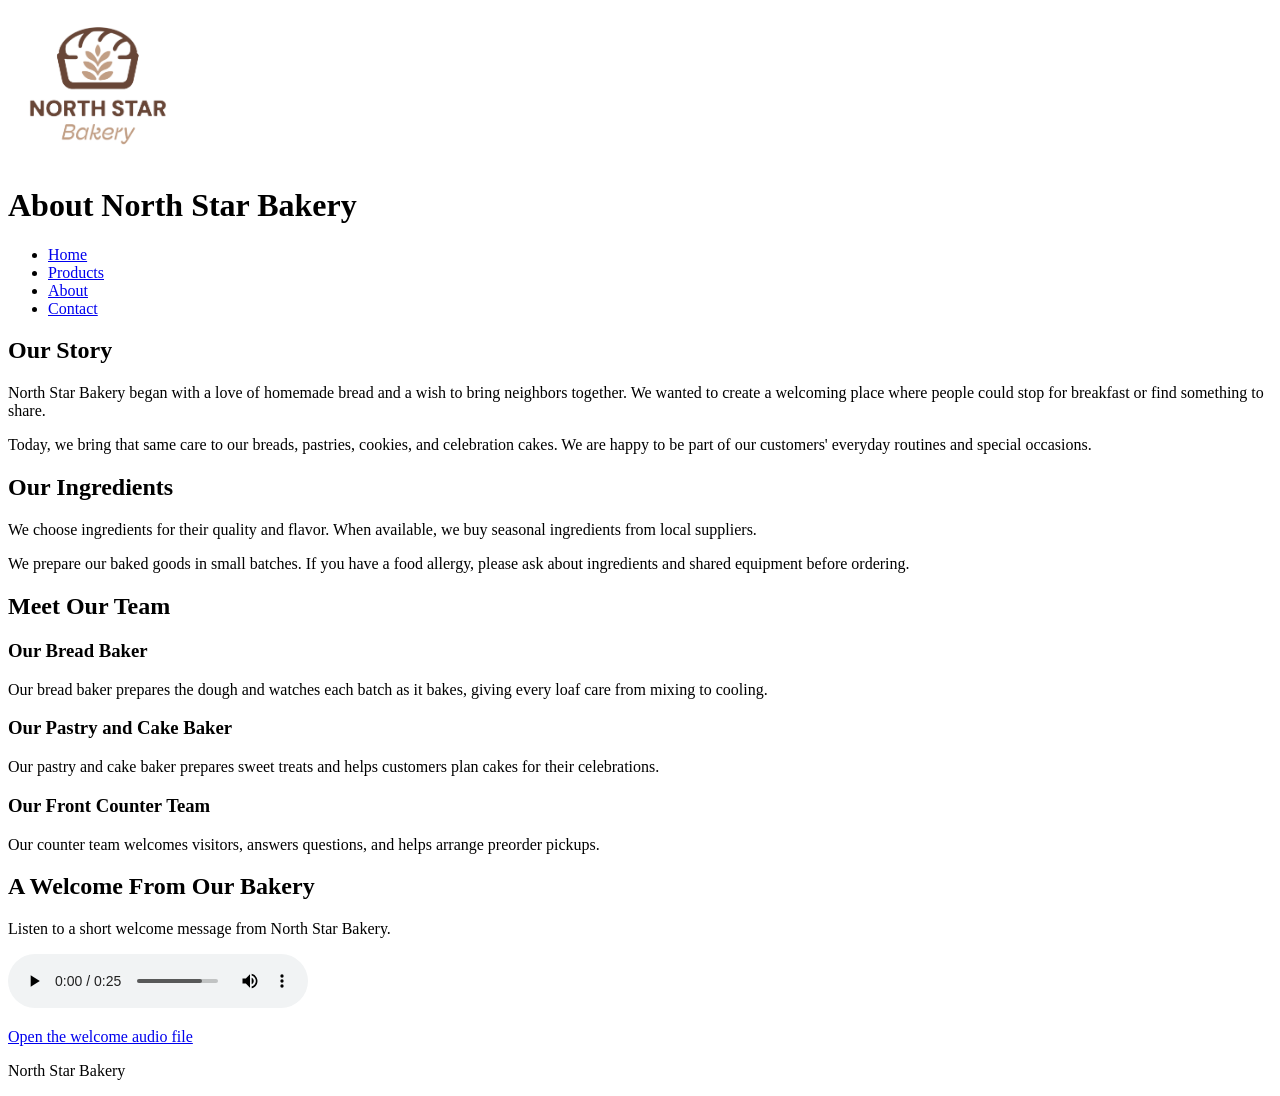
==== about.html @ c7cc2172 "Complete four-page bakery HTML website" ====
<!DOCTYPE html>
<html lang="en">
<head>
    <meta charset="UTF-8">
    <meta name="viewport" content="width=device-width, initial-scale=1.0">
    <title>North Star Bakery | About</title>
</head>
<body>
    <header>
        <img
            src="media/bakery-logo_c.png"
            alt="North Star Bakery logo"
            width="180">

        <h1>About North Star Bakery</h1>

        <nav aria-label="Main navigation">
            <ul>
                <li><a href="index.html">Home</a></li>
                <li><a href="products.html">Products</a></li>
                <li><a href="about.html" aria-current="page">About</a></li>
                <li><a href="contact.html">Contact</a></li>
            </ul>
        </nav>
    </header>

    <main>
        <section>
            <h2>Our Story</h2>

            <p>
                North Star Bakery began with a love of homemade bread
                and a wish to bring neighbors together.
                We wanted to create a welcoming place where people
                could stop for breakfast or find something to share.
            </p>

            <p>
                Today, we bring that same care to our breads,
                pastries, cookies, and celebration cakes.
                We are happy to be part of our customers' everyday
                routines and special occasions.
            </p>
        </section>

        <section>
            <h2>Our Ingredients</h2>

            <p>
                We choose ingredients for their quality and flavor.
                When available, we buy seasonal ingredients
                from local suppliers.
            </p>

            <p>
                We prepare our baked goods in small batches.
                If you have a food allergy, please ask about
                ingredients and shared equipment before ordering.
            </p>
        </section>

        <section>
            <h2>Meet Our Team</h2>

            <h3>Our Bread Baker</h3>
            <p>
                Our bread baker prepares the dough and watches
                each batch as it bakes, giving every loaf care
                from mixing to cooling.
            </p>

            <h3>Our Pastry and Cake Baker</h3>
            <p>
                Our pastry and cake baker prepares sweet treats
                and helps customers plan cakes for their celebrations.
            </p>

            <h3>Our Front Counter Team</h3>
            <p>
                Our counter team welcomes visitors, answers questions,
                and helps arrange preorder pickups.
            </p>
        </section>
        <section>
            <h2>A Welcome From Our Bakery</h2>

            <p>
                Listen to a short welcome message from North Star Bakery.
            </p>

            <audio controls preload="metadata">
                <source
                    src="media/bakery-welcome_c.mp3"
                    type="audio/mpeg">

                Your browser does not support HTML audio.
                <a href="media/bakery-welcome_c.mp3">
                    Download the bakery welcome message
                </a>.
            </audio>

            <p>
                <a href="media/bakery-welcome_c.mp3">
                    Open the welcome audio file
                </a>
            </p>
        </section>
    </main>

    <footer>
        <p>North Star Bakery</p>
    </footer>
</body>
</html>
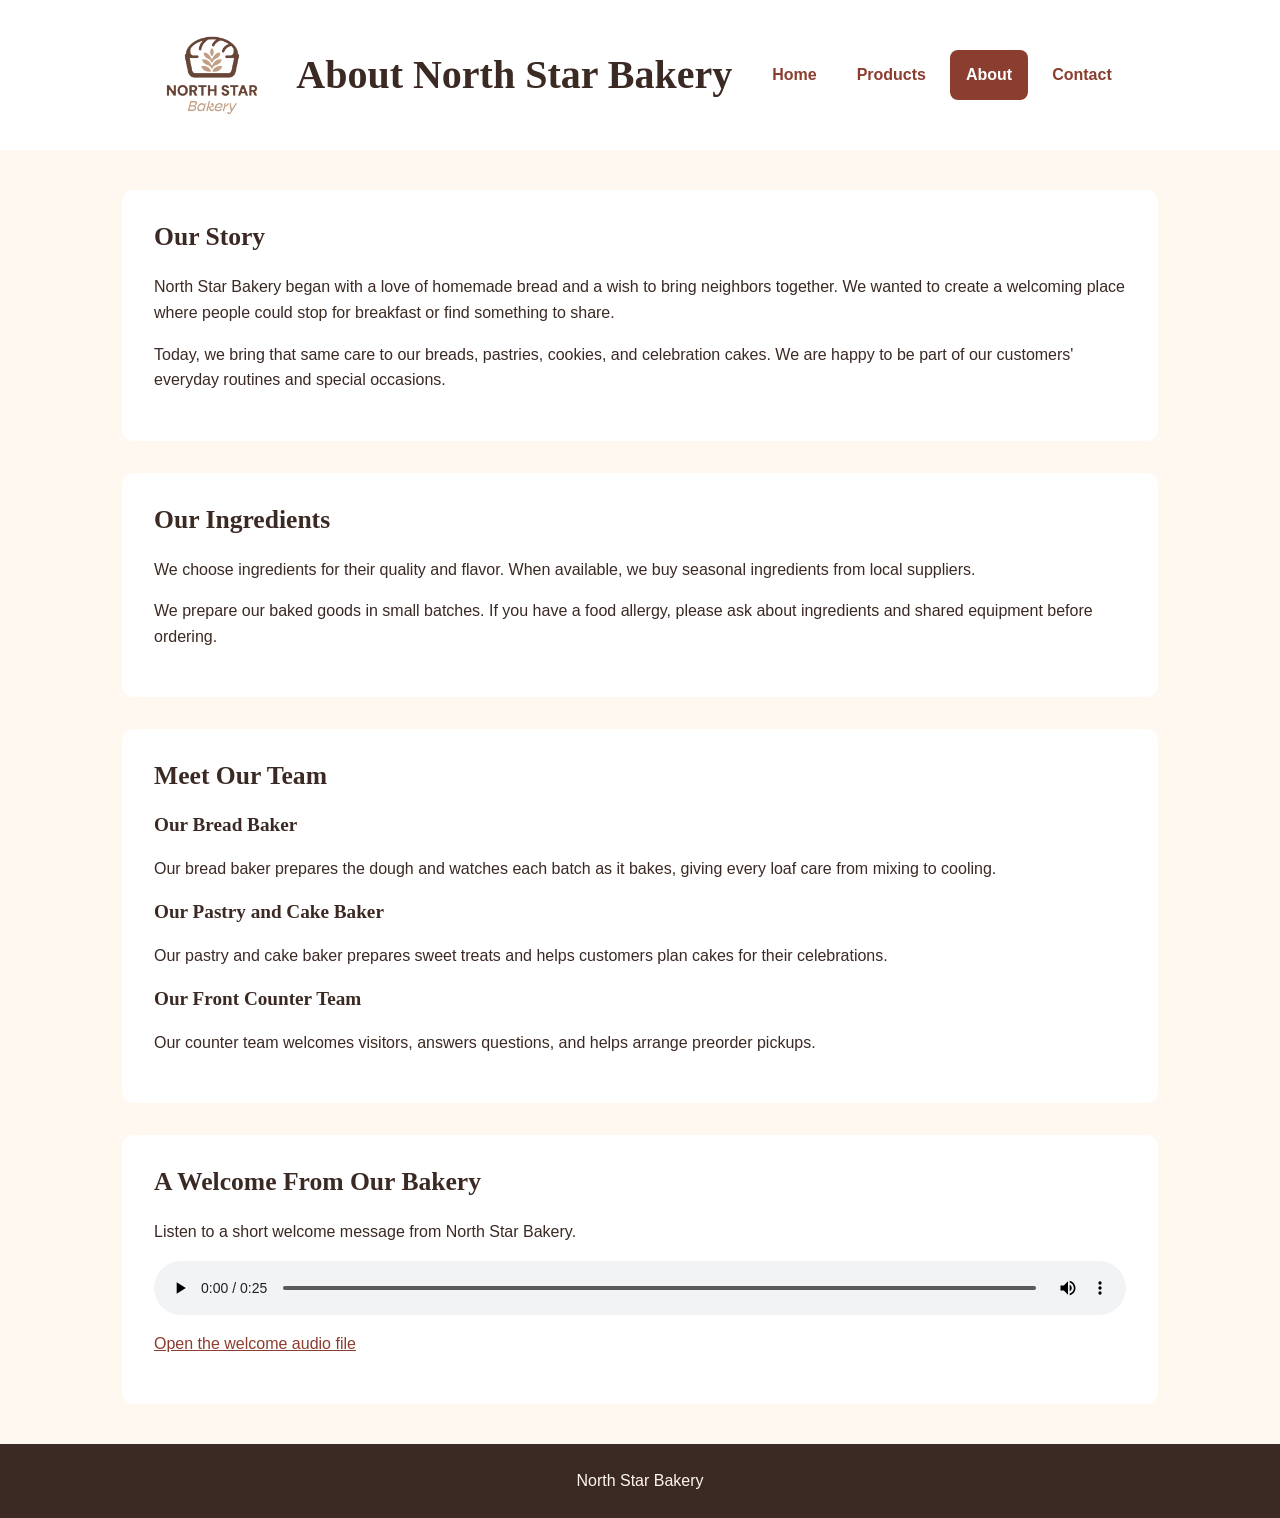
==== commit 9944cf3c: "Add consistent styling and responsive layouts" ====
--- a/about.html
+++ b/about.html
@@ -4,6 +4,7 @@
     <meta charset="UTF-8">
     <meta name="viewport" content="width=device-width, initial-scale=1.0">
     <title>North Star Bakery | About</title>
+    <link rel="stylesheet" href="styles.css">
 </head>
 <body>
     <header>
--- a/styles.css
+++ b/styles.css
@@ -0,0 +1,270 @@
+/* Include padding and borders in element sizes */
+* {
+    box-sizing: border-box;
+}
+
+/* General page appearance */
+body {
+    margin: 0;
+    background-color: #fff8f0;
+    color: #3b2923;
+    font-family: Arial, sans-serif;
+    font-size: 16px;
+    line-height: 1.6;
+}
+
+/* Headings */
+h1,
+h2,
+h3 {
+    font-family: Georgia, serif;
+    line-height: 1.2;
+}
+
+/* Keep images inside their containers */
+img {
+    display: block;
+    max-width: 100%;
+    height: auto;
+}
+
+/* Links */
+a {
+    color: #8b3e2f;
+}
+
+/* Visible keyboard focus */
+a:focus-visible,
+button:focus-visible,
+input:focus-visible,
+select:focus-visible,
+textarea:focus-visible {
+    outline: 3px solid #8b3e2f;
+    outline-offset: 4px;
+}
+/* Header */
+header {
+    display: flex;
+    flex-direction: column;
+    align-items: center;
+    gap: 1rem;
+    padding: 1.5rem 1rem;
+    background-color: #ffffff;
+    text-align: center;
+}
+
+header img {
+    width: 150px;
+}
+
+header h1 {
+    margin: 0;
+    font-size: 2rem;
+}
+
+/* Navigation */
+nav {
+    width: 100%;
+}
+
+nav ul {
+    display: flex;
+    flex-wrap: wrap;
+    justify-content: center;
+    gap: 0.5rem;
+    list-style: none;
+    margin: 0;
+    padding: 0;
+}
+
+nav a {
+    display: block;
+    padding: 0.75rem 1rem;
+    border-radius: 0.5rem;
+    font-weight: bold;
+    text-decoration: none;
+}
+
+nav a:hover,
+nav a[aria-current="page"] {
+    background-color: #8b3e2f;
+    color: #ffffff;
+}
+/* Main content */
+main {
+    display: flex;
+    flex-direction: column;
+    gap: 1.5rem;
+    width: 100%;
+    max-width: 1100px;
+    margin: 0 auto;
+    padding: 1.5rem 1rem;
+}
+
+main > section {
+    min-width: 0;
+    padding: 1.5rem;
+    background-color: #ffffff;
+    border-radius: 0.75rem;
+}
+
+h2 {
+    margin-top: 0;
+    font-size: 1.6rem;
+}
+
+h3 {
+    font-size: 1.2rem;
+}
+
+p {
+    margin-bottom: 1rem;
+}
+
+/* Product images and captions */
+figure {
+    margin: 1rem 0;
+}
+
+figcaption {
+    margin-top: 0.75rem;
+    font-size: 0.95rem;
+}
+
+picture {
+    display: block;
+}
+
+main img {
+    border-radius: 0.5rem;
+}
+
+/* Footer */
+footer {
+    padding: 1.5rem 1rem;
+    background-color: #3b2923;
+    color: #fff8f0;
+    text-align: center;
+}
+
+footer p {
+    margin: 0;
+}
+/* Form layout */
+form {
+    display: flex;
+    flex-direction: column;
+    gap: 1.5rem;
+}
+
+fieldset {
+    min-width: 0;
+    margin: 0;
+    padding: 1rem;
+    border: 1px solid #3b2923;
+    border-radius: 0.5rem;
+}
+
+legend {
+    padding: 0 0.5rem;
+    font-weight: bold;
+}
+
+label {
+    display: block;
+    margin-bottom: 0.5rem;
+    font-weight: bold;
+}
+
+/* Form fields */
+input,
+select,
+textarea {
+    width: 100%;
+    min-width: 0;
+    padding: 0.75rem;
+    border: 1px solid #3b2923;
+    border-radius: 0.35rem;
+    background-color: #ffffff;
+    color: #3b2923;
+    font: inherit;
+}
+
+textarea {
+    resize: vertical;
+}
+
+/* Submit button */
+button {
+    min-height: 44px;
+    padding: 0.75rem 1.5rem;
+    border: 2px solid #8b3e2f;
+    border-radius: 0.5rem;
+    background-color: #8b3e2f;
+    color: #ffffff;
+    font: inherit;
+    font-weight: bold;
+    cursor: pointer;
+}
+
+button:hover {
+    background-color: #3b2923;
+    border-color: #3b2923;
+}
+
+/* Audio player */
+audio {
+    display: block;
+    width: 100%;
+    max-width: 100%;
+}
+/* Layout for larger screens */
+@media (min-width: 900px) {
+    header {
+        flex-direction: row;
+        flex-wrap: wrap;
+        justify-content: center;
+        gap: 1.5rem;
+        padding: 1.5rem 2rem;
+    }
+
+    header img {
+        width: 120px;
+    }
+
+    header h1 {
+        font-size: 2.5rem;
+    }
+
+    nav {
+        width: auto;
+    }
+
+    main {
+        gap: 2rem;
+        padding: 2.5rem 2rem;
+    }
+
+    main > section {
+        padding: 2rem;
+    }
+
+    .products-layout,
+    .contact-layout {
+        flex-direction: row;
+        flex-wrap: wrap;
+        align-items: flex-start;
+    }
+
+    .products-layout > section {
+        flex: 1 1 280px;
+    }
+
+    .contact-layout > section:first-child {
+        flex: 2 1 480px;
+    }
+
+    .contact-layout > section:last-child {
+        flex: 1 1 240px;
+    }
+}
